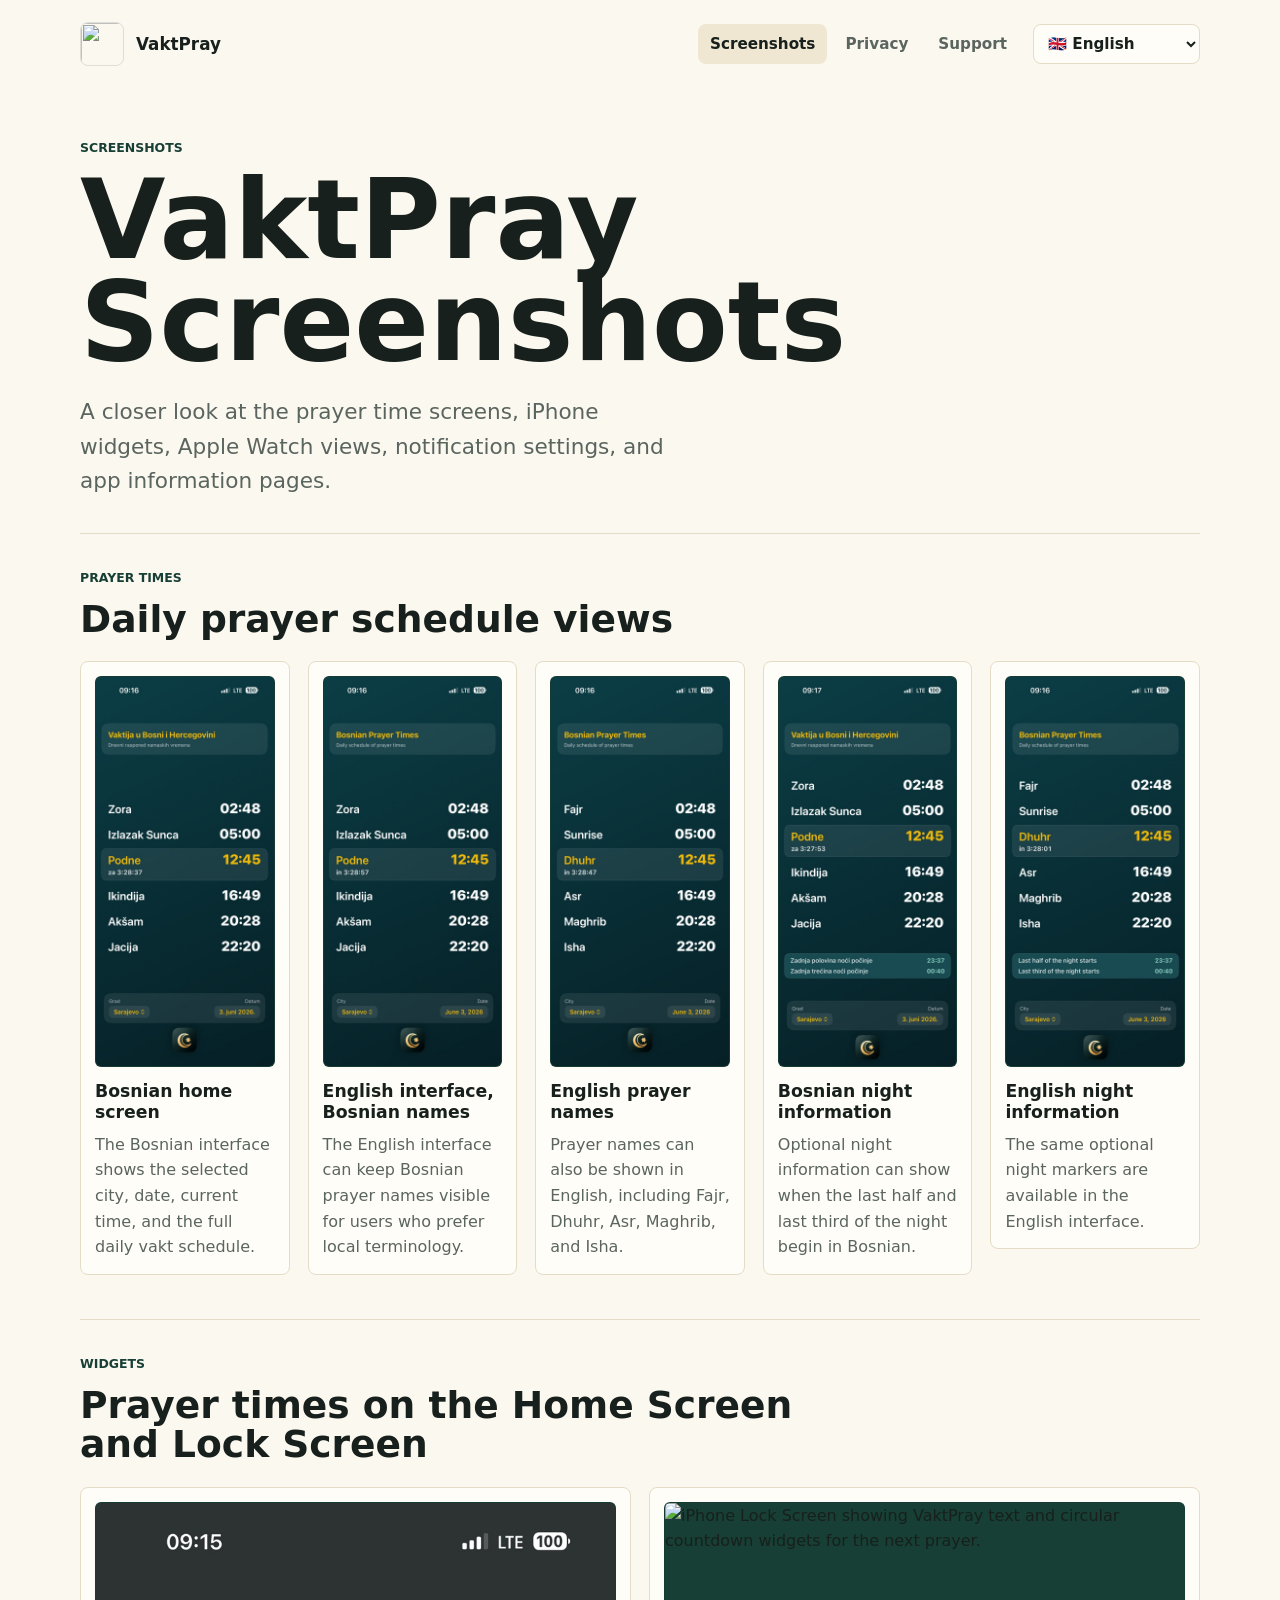
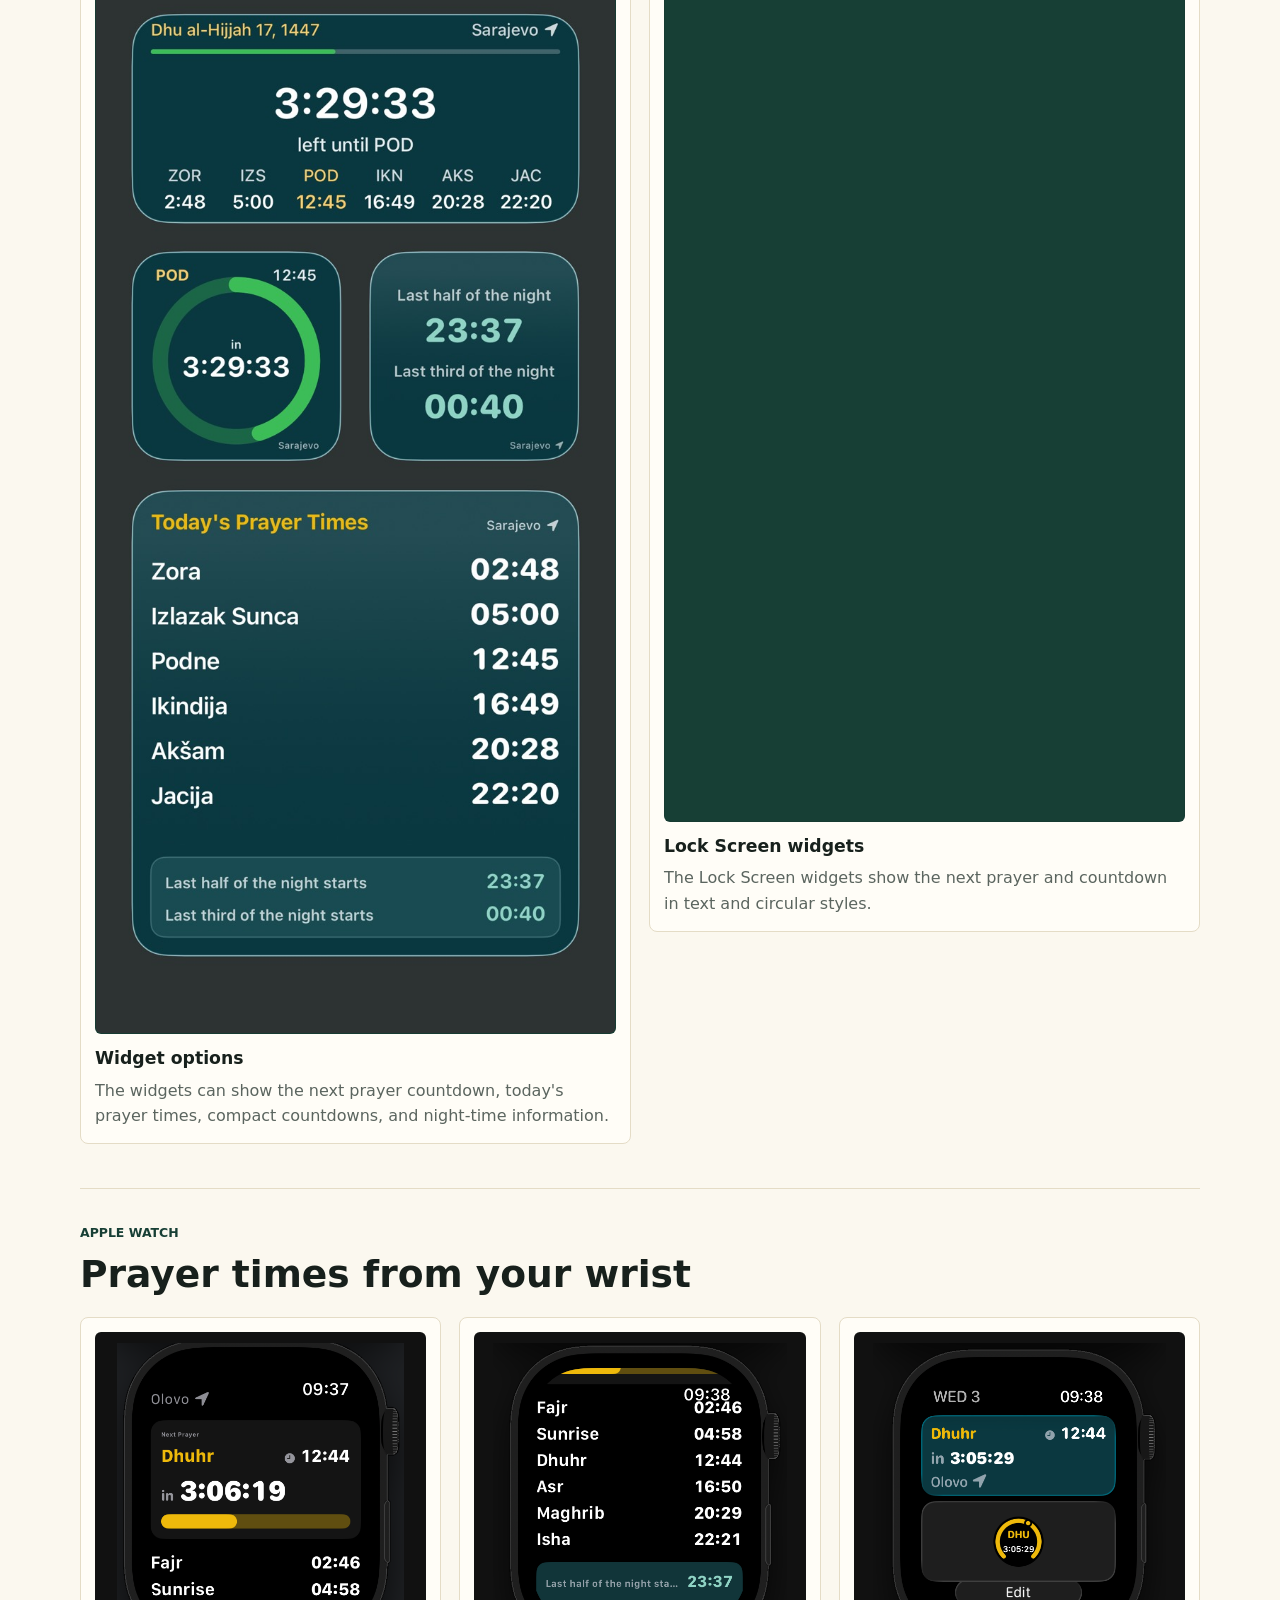
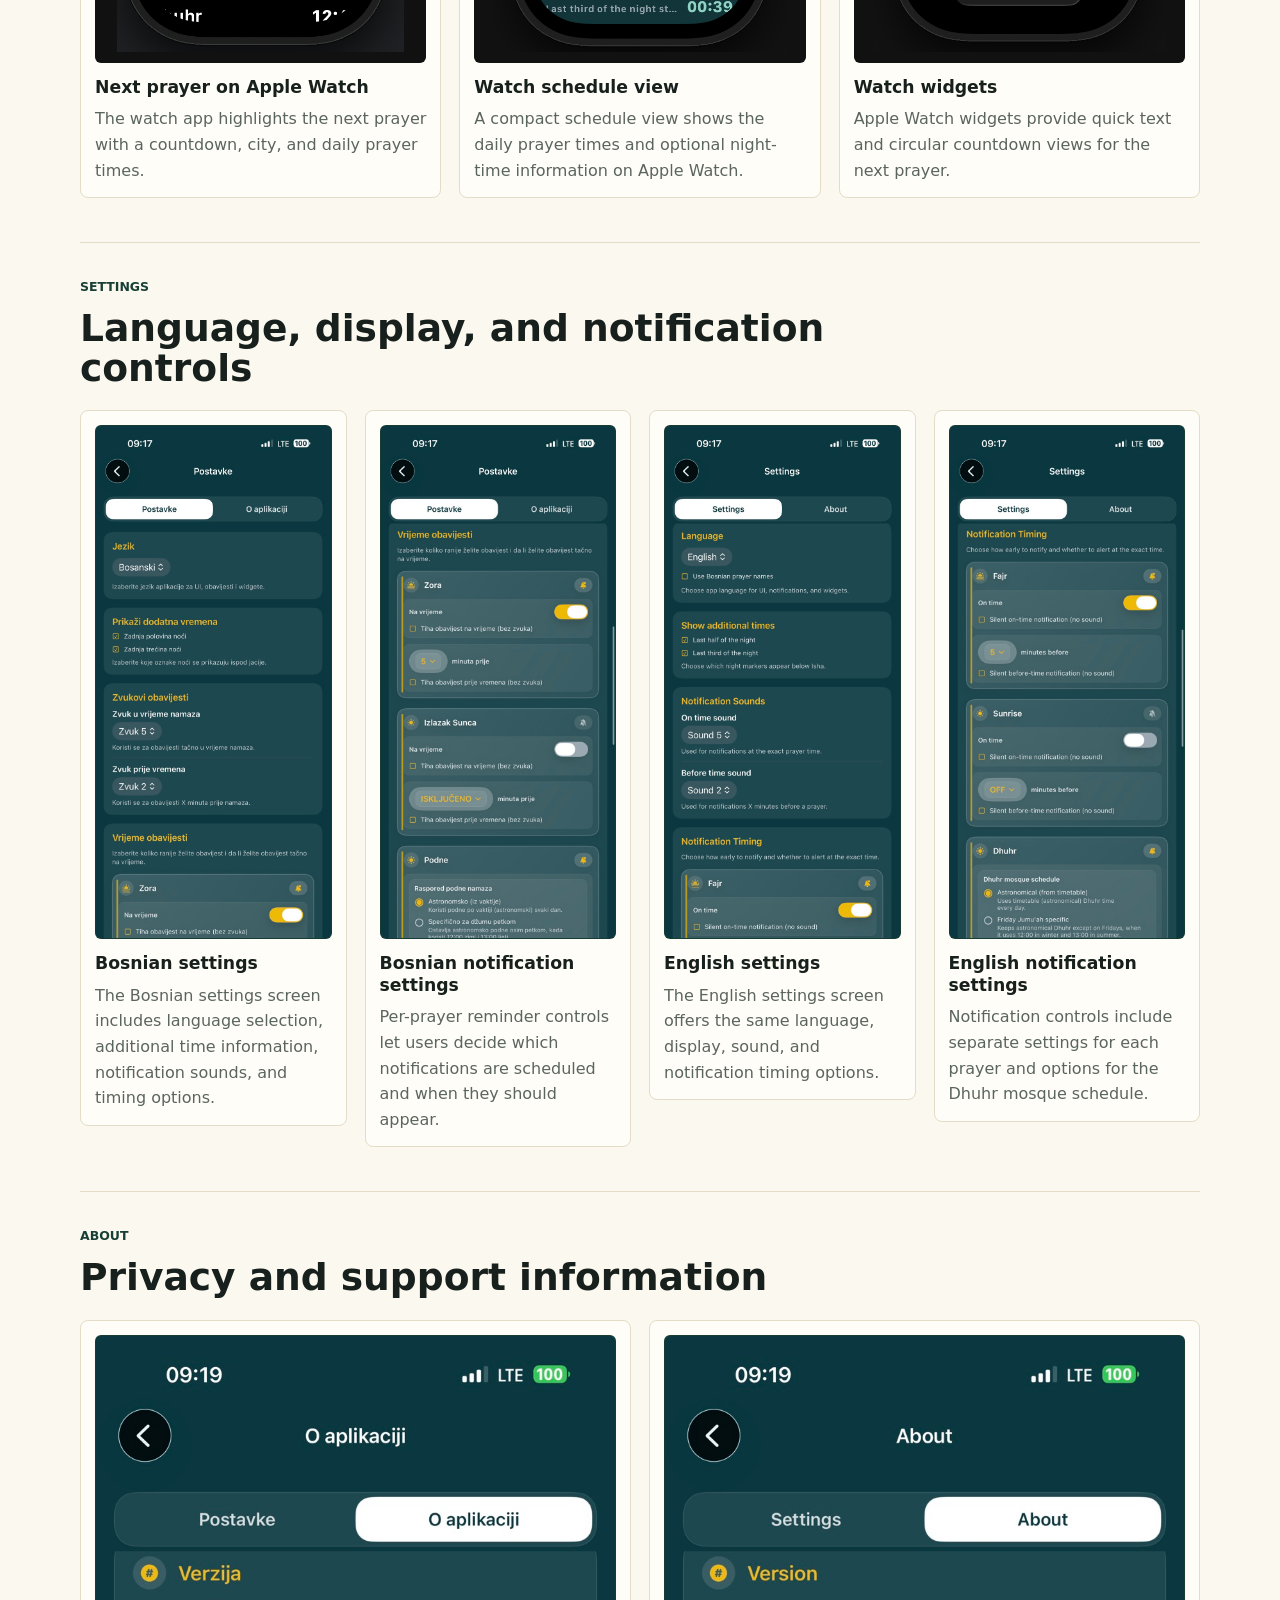
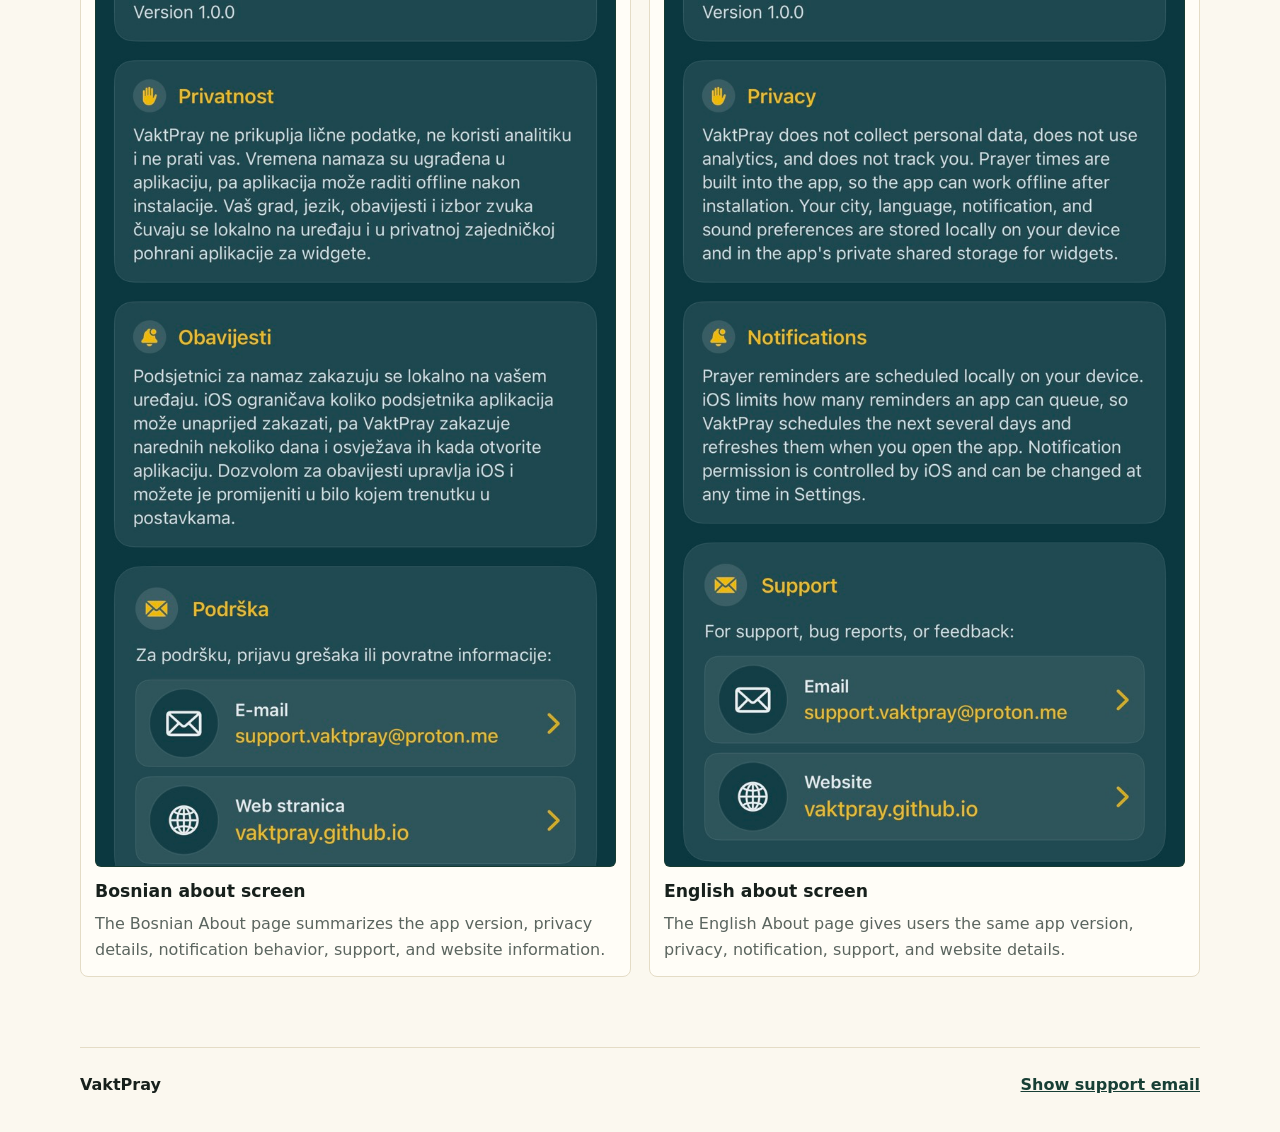
==== screenshots.html @ 6c4c6a61 "Refresh screenshots gallery" ====
<!doctype html>
<html lang="en">
<head>
  <meta charset="utf-8">
  <meta name="viewport" content="width=device-width, initial-scale=1">
  <title>Screenshots | VaktPray</title>
  <meta name="description" content="Screenshots of the VaktPray iOS app, iPhone widgets, Apple Watch views, settings, notifications, and support screens.">
  <link rel="canonical" href="https://vaktpray.github.io/screenshots.html">
  <link rel="icon" href="assets/vaktpray-icon.jpg">
  <link rel="apple-touch-icon" href="assets/vaktpray-icon.jpg">
  <link rel="stylesheet" href="assets/styles.css">
  <script src="assets/i18n.js" defer></script>
  <script src="assets/contact.js" defer></script>
</head>
<body data-page="screenshots">
  <header class="site-header">
    <a class="brand" href="/" aria-label="VaktPray home">
      <img src="assets/vaktpray-icon.jpg" width="44" height="44" alt="">
      <span>VaktPray</span>
    </a>
    <div class="header-actions">
      <nav aria-label="Main navigation">
        <a aria-current="page" href="screenshots.html" data-i18n="common.screenshots">Screenshots</a>
        <a href="privacy.html" data-i18n="common.privacy">Privacy</a>
        <a href="support.html" data-i18n="common.support">Support</a>
      </nav>
      <label class="language-switch">
        <span class="visually-hidden" data-i18n="common.language">Language</span>
        <select id="language-select" aria-label="Language" data-i18n-aria-label="common.language">
          <option value="en">🇬🇧 English</option>
          <option value="bs">🇧🇦 Bosanski</option>
        </select>
      </label>
    </div>
  </header>

  <main class="screenshots-page">
    <section class="screenshots-hero">
      <p class="eyebrow" data-i18n="screenshots.eyebrow">Screenshots</p>
      <h1 data-i18n="screenshots.title">VaktPray Screenshots</h1>
      <p class="lede" data-i18n="screenshots.lede">A closer look at the prayer time screens, iPhone widgets, Apple Watch views, notification settings, and app information pages.</p>
    </section>

    <section class="screenshot-section" aria-labelledby="prayer-times-title">
      <div class="screenshot-section-header">
        <p class="eyebrow" data-i18n="screenshots.prayerEyebrow">Prayer Times</p>
        <h2 id="prayer-times-title" data-i18n="screenshots.prayerTitle">Daily prayer schedule views</h2>
      </div>
      <div class="screenshot-grid">
        <article class="screenshot-card">
          <img src="assets/screenshots/prayer-times-bosnian.jpg" alt="Bosnian prayer time screen showing the selected city, date, current time, and daily prayer schedule." data-i18n-alt="screenshots.bosnianHomeAlt" loading="lazy">
          <h3 data-i18n="screenshots.bosnianHomeTitle">Bosnian home screen</h3>
          <p data-i18n="screenshots.bosnianHomeBody">The Bosnian interface shows the selected city, date, current time, and the full daily vakt schedule.</p>
        </article>
        <article class="screenshot-card">
          <img src="assets/screenshots/prayer-times-english-bosnian-names.jpg" alt="English prayer time screen using Bosnian prayer names, showing the current prayer highlighted and a countdown." data-i18n-alt="screenshots.bosnianNamesAlt" loading="lazy">
          <h3 data-i18n="screenshots.bosnianNamesTitle">English interface, Bosnian names</h3>
          <p data-i18n="screenshots.bosnianNamesBody">The English interface can keep Bosnian prayer names visible for users who prefer local terminology.</p>
        </article>
        <article class="screenshot-card">
          <img src="assets/screenshots/prayer-times-english-prayer-names.jpg" alt="English prayer time screen with English prayer names, showing the current prayer highlighted and a countdown." data-i18n-alt="screenshots.englishNamesAlt" loading="lazy">
          <h3 data-i18n="screenshots.englishNamesTitle">English prayer names</h3>
          <p data-i18n="screenshots.englishNamesBody">Prayer names can also be shown in English, including Fajr, Dhuhr, Asr, Maghrib, and Isha.</p>
        </article>
        <article class="screenshot-card">
          <img src="assets/screenshots/prayer-times-bosnian-night-info.jpg" alt="Bosnian prayer time screen showing last half and last third of the night information." data-i18n-alt="screenshots.bosnianNightInfoAlt" loading="lazy">
          <h3 data-i18n="screenshots.bosnianNightInfoTitle">Bosnian night information</h3>
          <p data-i18n="screenshots.bosnianNightInfoBody">Optional night information can show when the last half and last third of the night begin in Bosnian.</p>
        </article>
        <article class="screenshot-card">
          <img src="assets/screenshots/prayer-times-english-night-info.jpg" alt="English prayer time screen showing last half and last third of the night information." data-i18n-alt="screenshots.englishNightInfoAlt" loading="lazy">
          <h3 data-i18n="screenshots.englishNightInfoTitle">English night information</h3>
          <p data-i18n="screenshots.englishNightInfoBody">The same optional night markers are available in the English interface.</p>
        </article>
      </div>
    </section>

    <section class="screenshot-section" aria-labelledby="widgets-title">
      <div class="screenshot-section-header">
        <p class="eyebrow" data-i18n="screenshots.widgetsEyebrow">Widgets</p>
        <h2 id="widgets-title" data-i18n="screenshots.widgetsTitle">Prayer times on the Home Screen and Lock Screen</h2>
      </div>
      <div class="screenshot-grid">
        <article class="screenshot-card">
          <img src="assets/screenshots/widgets-overview.jpg" alt="iPhone Home Screen showing VaktPray widgets for countdowns, daily prayer times, and night-time information." data-i18n-alt="screenshots.widgetsOverviewAlt" loading="lazy">
          <h3 data-i18n="screenshots.widgetsOverviewTitle">Widget options</h3>
          <p data-i18n="screenshots.widgetsOverviewBody">The widgets can show the next prayer countdown, today's prayer times, compact countdowns, and night-time information.</p>
        </article>
        <article class="screenshot-card screenshot-card-wide">
          <img src="assets/screenshots/widgets-lock-screen.jpg" alt="iPhone Lock Screen showing VaktPray text and circular countdown widgets for the next prayer." data-i18n-alt="screenshots.widgetsLockScreenAlt" loading="lazy">
          <h3 data-i18n="screenshots.widgetsLockScreenTitle">Lock Screen widgets</h3>
          <p data-i18n="screenshots.widgetsLockScreenBody">The Lock Screen widgets show the next prayer and countdown in text and circular styles.</p>
        </article>
      </div>
    </section>

    <section class="screenshot-section" aria-labelledby="watch-title">
      <div class="screenshot-section-header">
        <p class="eyebrow" data-i18n="screenshots.watchEyebrow">Apple Watch</p>
        <h2 id="watch-title" data-i18n="screenshots.watchTitle">Prayer times from your wrist</h2>
      </div>
      <div class="screenshot-grid">
        <article class="screenshot-card screenshot-card-watch">
          <img src="assets/screenshots/watch-next-prayer.png" alt="Apple Watch VaktPray screen showing the next prayer, countdown, city, and daily schedule." data-i18n-alt="screenshots.watchNextPrayerAlt" loading="lazy">
          <h3 data-i18n="screenshots.watchNextPrayerTitle">Next prayer on Apple Watch</h3>
          <p data-i18n="screenshots.watchNextPrayerBody">The watch app highlights the next prayer with a countdown, city, and daily prayer times.</p>
        </article>
        <article class="screenshot-card screenshot-card-watch">
          <img src="assets/screenshots/watch-schedule.png" alt="Apple Watch VaktPray screen showing the daily prayer schedule and night-time information." data-i18n-alt="screenshots.watchScheduleAlt" loading="lazy">
          <h3 data-i18n="screenshots.watchScheduleTitle">Watch schedule view</h3>
          <p data-i18n="screenshots.watchScheduleBody">A compact schedule view shows the daily prayer times and optional night-time information on Apple Watch.</p>
        </article>
        <article class="screenshot-card screenshot-card-watch">
          <img src="assets/screenshots/watch-widgets.png" alt="Apple Watch widget previews showing text and circular countdown styles for the next prayer." data-i18n-alt="screenshots.watchWidgetsAlt" loading="lazy">
          <h3 data-i18n="screenshots.watchWidgetsTitle">Watch widgets</h3>
          <p data-i18n="screenshots.watchWidgetsBody">Apple Watch widgets provide quick text and circular countdown views for the next prayer.</p>
        </article>
      </div>
    </section>

    <section class="screenshot-section" aria-labelledby="settings-title">
      <div class="screenshot-section-header">
        <p class="eyebrow" data-i18n="screenshots.settingsEyebrow">Settings</p>
        <h2 id="settings-title" data-i18n="screenshots.settingsTitle">Language, display, and notification controls</h2>
      </div>
      <div class="screenshot-grid">
        <article class="screenshot-card">
          <img src="assets/screenshots/settings-bosnian-general.jpg" alt="Bosnian settings screen with language, additional time information, notification sounds, and notification timing controls." data-i18n-alt="screenshots.settingsBosnianGeneralAlt" loading="lazy">
          <h3 data-i18n="screenshots.settingsBosnianGeneralTitle">Bosnian settings</h3>
          <p data-i18n="screenshots.settingsBosnianGeneralBody">The Bosnian settings screen includes language selection, additional time information, notification sounds, and timing options.</p>
        </article>
        <article class="screenshot-card">
          <img src="assets/screenshots/settings-bosnian-notifications.jpg" alt="Bosnian notification settings screen with per-prayer reminder controls and Dhuhr mosque schedule options." data-i18n-alt="screenshots.settingsBosnianNotificationsAlt" loading="lazy">
          <h3 data-i18n="screenshots.settingsBosnianNotificationsTitle">Bosnian notification settings</h3>
          <p data-i18n="screenshots.settingsBosnianNotificationsBody">Per-prayer reminder controls let users decide which notifications are scheduled and when they should appear.</p>
        </article>
        <article class="screenshot-card">
          <img src="assets/screenshots/settings-english-general.jpg" alt="English settings screen with language, additional time information, notification sounds, and notification timing controls." data-i18n-alt="screenshots.settingsEnglishGeneralAlt" loading="lazy">
          <h3 data-i18n="screenshots.settingsEnglishGeneralTitle">English settings</h3>
          <p data-i18n="screenshots.settingsEnglishGeneralBody">The English settings screen offers the same language, display, sound, and notification timing options.</p>
        </article>
        <article class="screenshot-card">
          <img src="assets/screenshots/settings-english-notifications.jpg" alt="English notification settings screen with per-prayer reminder controls and Dhuhr mosque schedule options." data-i18n-alt="screenshots.settingsEnglishNotificationsAlt" loading="lazy">
          <h3 data-i18n="screenshots.settingsEnglishNotificationsTitle">English notification settings</h3>
          <p data-i18n="screenshots.settingsEnglishNotificationsBody">Notification controls include separate settings for each prayer and options for the Dhuhr mosque schedule.</p>
        </article>
      </div>
    </section>

    <section class="screenshot-section" aria-labelledby="about-title">
      <div class="screenshot-section-header">
        <p class="eyebrow" data-i18n="screenshots.aboutEyebrow">About</p>
        <h2 id="about-title" data-i18n="screenshots.aboutTitle">Privacy and support information</h2>
      </div>
      <div class="screenshot-grid">
        <article class="screenshot-card">
          <img src="assets/screenshots/about-bosnian.jpg" alt="Bosnian about screen with version, privacy, notification, support, email, and website information." data-i18n-alt="screenshots.aboutBosnianAlt" loading="lazy">
          <h3 data-i18n="screenshots.aboutBosnianTitle">Bosnian about screen</h3>
          <p data-i18n="screenshots.aboutBosnianBody">The Bosnian About page summarizes the app version, privacy details, notification behavior, support, and website information.</p>
        </article>
        <article class="screenshot-card">
          <img src="assets/screenshots/about-english.jpg" alt="English about screen with version, privacy, notification, support, email, and website information." data-i18n-alt="screenshots.aboutEnglishAlt" loading="lazy">
          <h3 data-i18n="screenshots.aboutEnglishTitle">English about screen</h3>
          <p data-i18n="screenshots.aboutEnglishBody">The English About page gives users the same app version, privacy, notification, support, and website details.</p>
        </article>
      </div>
    </section>
  </main>

  <footer class="site-footer">
    <span>VaktPray</span>
    <a class="js-support-email" href="#support-email">Show support email</a>
  </footer>
</body>
</html>
---- assets/styles.css ----
:root {
  --ink: #17201c;
  --muted: #5b655f;
  --soft: #fbf8ef;
  --paper: #fffdf7;
  --line: #e4dcc6;
  --green: #173f35;
  --green-deep: #102c26;
  --gold: #eeb909;
  --gold-soft: #fff2b7;
  --shadow: 0 24px 70px rgba(23, 32, 28, 0.16);
  color-scheme: light;
}

* {
  box-sizing: border-box;
}

html {
  scroll-behavior: smooth;
}

body {
  margin: 0;
  background: var(--soft);
  color: var(--ink);
  font-family: Inter, ui-sans-serif, system-ui, -apple-system, BlinkMacSystemFont, "Segoe UI", sans-serif;
  line-height: 1.6;
}

img {
  display: block;
  max-width: 100%;
}

a {
  color: inherit;
}

.site-header {
  display: flex;
  align-items: center;
  justify-content: space-between;
  gap: 24px;
  width: min(1120px, calc(100% - 32px));
  margin: 0 auto;
  padding: 22px 0;
}

.header-actions {
  display: flex;
  align-items: center;
  gap: 14px;
}

.brand {
  display: inline-flex;
  align-items: center;
  gap: 12px;
  color: var(--ink);
  font-size: 1.05rem;
  font-weight: 800;
  text-decoration: none;
}

.brand img {
  width: 44px;
  height: 44px;
  border: 1px solid rgba(23, 32, 28, 0.12);
  border-radius: 8px;
}

nav {
  display: flex;
  align-items: center;
  gap: 6px;
}

nav a {
  border-radius: 8px;
  color: var(--muted);
  font-size: 0.95rem;
  font-weight: 700;
  padding: 8px 12px;
  text-decoration: none;
}

nav a:hover,
nav a[aria-current="page"] {
  background: #efe7d1;
  color: var(--ink);
}

.language-switch select {
  min-height: 40px;
  background: var(--paper);
  border: 1px solid var(--line);
  border-radius: 8px;
  color: var(--ink);
  font: inherit;
  font-size: 0.95rem;
  font-weight: 800;
  padding: 7px 34px 7px 10px;
}

.language-switch select:focus {
  outline: 2px solid var(--gold);
  outline-offset: 2px;
}

.visually-hidden {
  position: absolute;
  width: 1px;
  height: 1px;
  margin: -1px;
  clip: rect(0, 0, 0, 0);
  overflow: hidden;
  padding: 0;
  white-space: nowrap;
  border: 0;
}

.hero,
.screenshots-cta,
.overview,
.split-section,
.support-hero,
.support-details,
.screenshots-page,
.document {
  width: min(1120px, calc(100% - 32px));
  margin: 0 auto;
}

.hero {
  padding: 64px 0 58px;
}

.hero-copy {
  max-width: 760px;
}

.eyebrow {
  margin: 0 0 12px;
  color: var(--green);
  font-size: 0.78rem;
  font-weight: 900;
  letter-spacing: 0;
  text-transform: uppercase;
}

h1,
h2,
h3,
p {
  overflow-wrap: break-word;
}

h1 {
  margin: 0;
  font-size: clamp(3.6rem, 10vw, 6.9rem);
  line-height: 0.92;
  letter-spacing: 0;
}

h2 {
  margin: 0;
  font-size: clamp(2rem, 4vw, 3.1rem);
  line-height: 1.05;
  letter-spacing: 0;
}

h3 {
  margin: 0 0 10px;
  font-size: 1.08rem;
  line-height: 1.25;
}

.lede {
  max-width: 610px;
  margin: 22px 0 0;
  color: var(--muted);
  font-size: clamp(1.08rem, 2vw, 1.35rem);
}

.screenshots-cta {
  padding: 0 0 34px;
}

.screenshots-button {
  display: inline-flex;
  align-items: center;
  justify-content: center;
  width: min(100%, 610px);
  min-height: 62px;
  background: var(--green);
  border-radius: 8px;
  color: #fffdf7;
  font-size: clamp(1.05rem, 2vw, 1.35rem);
  font-weight: 900;
  padding: 14px 26px;
  text-decoration: none;
}

.screenshots-button:hover {
  background: var(--green-deep);
}

.overview,
.support-details {
  padding: 46px 0;
}

.section-heading {
  max-width: 720px;
  margin-bottom: 22px;
}

.feature-grid {
  display: grid;
  grid-template-columns: repeat(auto-fit, minmax(210px, 1fr));
  gap: 14px;
}

.feature-grid.two {
  grid-template-columns: repeat(2, minmax(0, 1fr));
}

.feature-card {
  min-height: 180px;
  background: var(--paper);
  border: 1px solid var(--line);
  border-radius: 8px;
  padding: 22px;
}

.feature-card p {
  margin: 0;
  color: var(--muted);
}

.split-section {
  display: grid;
  grid-template-columns: minmax(0, 0.85fr) minmax(280px, 1.15fr);
  gap: 30px;
  align-items: start;
  border-top: 1px solid var(--line);
  padding: 52px 0 66px;
}

.split-section p {
  margin: 18px 0 0;
  color: var(--muted);
}

.link-list {
  display: grid;
  gap: 12px;
}

.link-list a {
  display: grid;
  gap: 4px;
  background: var(--green);
  border-radius: 8px;
  color: #fffdf7;
  padding: 18px;
  text-decoration: none;
}

.link-list a:hover {
  background: var(--green-deep);
}

.link-list span {
  color: var(--gold-soft);
  font-size: 0.84rem;
  font-weight: 800;
  text-transform: uppercase;
}

.link-list strong {
  font-size: clamp(1rem, 2vw, 1.25rem);
}

.site-footer {
  display: flex;
  align-items: center;
  justify-content: space-between;
  gap: 18px;
  width: min(1120px, calc(100% - 32px));
  margin: 0 auto;
  border-top: 1px solid var(--line);
  color: var(--muted);
  padding: 24px 0 34px;
}

.site-footer span {
  color: var(--ink);
  font-weight: 800;
}

.site-footer a {
  color: var(--green);
  font-weight: 800;
}

.document {
  max-width: 860px;
  padding: 50px 0 70px;
}

.document-hero {
  padding-bottom: 28px;
}

.updated {
  color: var(--muted);
  font-size: 0.95rem;
  font-weight: 700;
  margin: 18px 0 0;
}

.policy-block {
  border-top: 1px solid var(--line);
  padding: 30px 0;
}

.policy-block h2 {
  font-size: clamp(1.45rem, 3vw, 2rem);
  margin-bottom: 12px;
}

.policy-block p {
  color: var(--muted);
  margin: 0 0 14px;
}

.policy-block p:last-child {
  margin-bottom: 0;
}

.policy-block a {
  color: var(--green);
  font-weight: 800;
}

.support-hero {
  padding: 64px 0 50px;
}

.support-copy {
  max-width: 760px;
}

.email-link {
  display: inline-flex;
  max-width: 100%;
  margin-top: 28px;
  background: var(--green);
  border-radius: 8px;
  color: #fffdf7;
  font-size: clamp(1rem, 3vw, 1.3rem);
  font-weight: 900;
  overflow-wrap: anywhere;
  padding: 16px 18px;
  text-decoration: none;
}

.email-link:hover {
  background: var(--green-deep);
}

.screenshots-page {
  padding: 50px 0 70px;
}

.screenshots-hero {
  max-width: 780px;
  padding-bottom: 34px;
}

.screenshot-section {
  border-top: 1px solid var(--line);
  padding: 34px 0 44px;
}

.screenshot-section:last-child {
  padding-bottom: 0;
}

.screenshot-section-header {
  max-width: 760px;
  margin-bottom: 22px;
}

.screenshot-section-header h2 {
  font-size: clamp(1.7rem, 3vw, 2.35rem);
}

.screenshot-grid {
  display: grid;
  grid-template-columns: repeat(auto-fit, minmax(200px, 1fr));
  gap: 18px;
  align-items: start;
}

.screenshot-grid.single {
  grid-template-columns: minmax(230px, 360px);
}

.screenshot-card {
  background: var(--paper);
  border: 1px solid var(--line);
  border-radius: 8px;
  padding: 14px;
}

.screenshot-card img {
  width: 100%;
  aspect-ratio: 736 / 1600;
  object-fit: cover;
  object-position: top;
  background: var(--green);
  border: 1px solid rgba(23, 32, 28, 0.12);
  border-radius: 6px;
}

.screenshot-card-wide img {
  aspect-ratio: 906 / 1600;
}

.screenshot-card-watch img {
  aspect-ratio: 1 / 1;
  background: #111;
  object-fit: contain;
  padding: 10px;
}

.screenshot-card h3 {
  margin: 14px 0 8px;
}

.screenshot-card p {
  margin: 0;
  color: var(--muted);
}

@media (max-width: 860px) {
  .split-section {
    grid-template-columns: 1fr;
  }

  .hero {
    padding-top: 34px;
  }

  .feature-grid,
  .feature-grid.two {
    grid-template-columns: 1fr;
  }

  .screenshot-grid.single {
    grid-template-columns: 1fr;
  }
}

@media (max-width: 560px) {
  .site-header,
  .site-footer {
    align-items: flex-start;
    flex-direction: column;
  }

  nav {
    width: 100%;
  }

  .header-actions {
    align-items: stretch;
    flex-direction: column;
    width: 100%;
  }

  nav a {
    flex: 1;
    text-align: center;
  }

  .language-switch,
  .language-switch select {
    width: 100%;
  }

  .feature-card {
    min-height: auto;
  }

  .screenshots-button {
    width: 100%;
  }
}
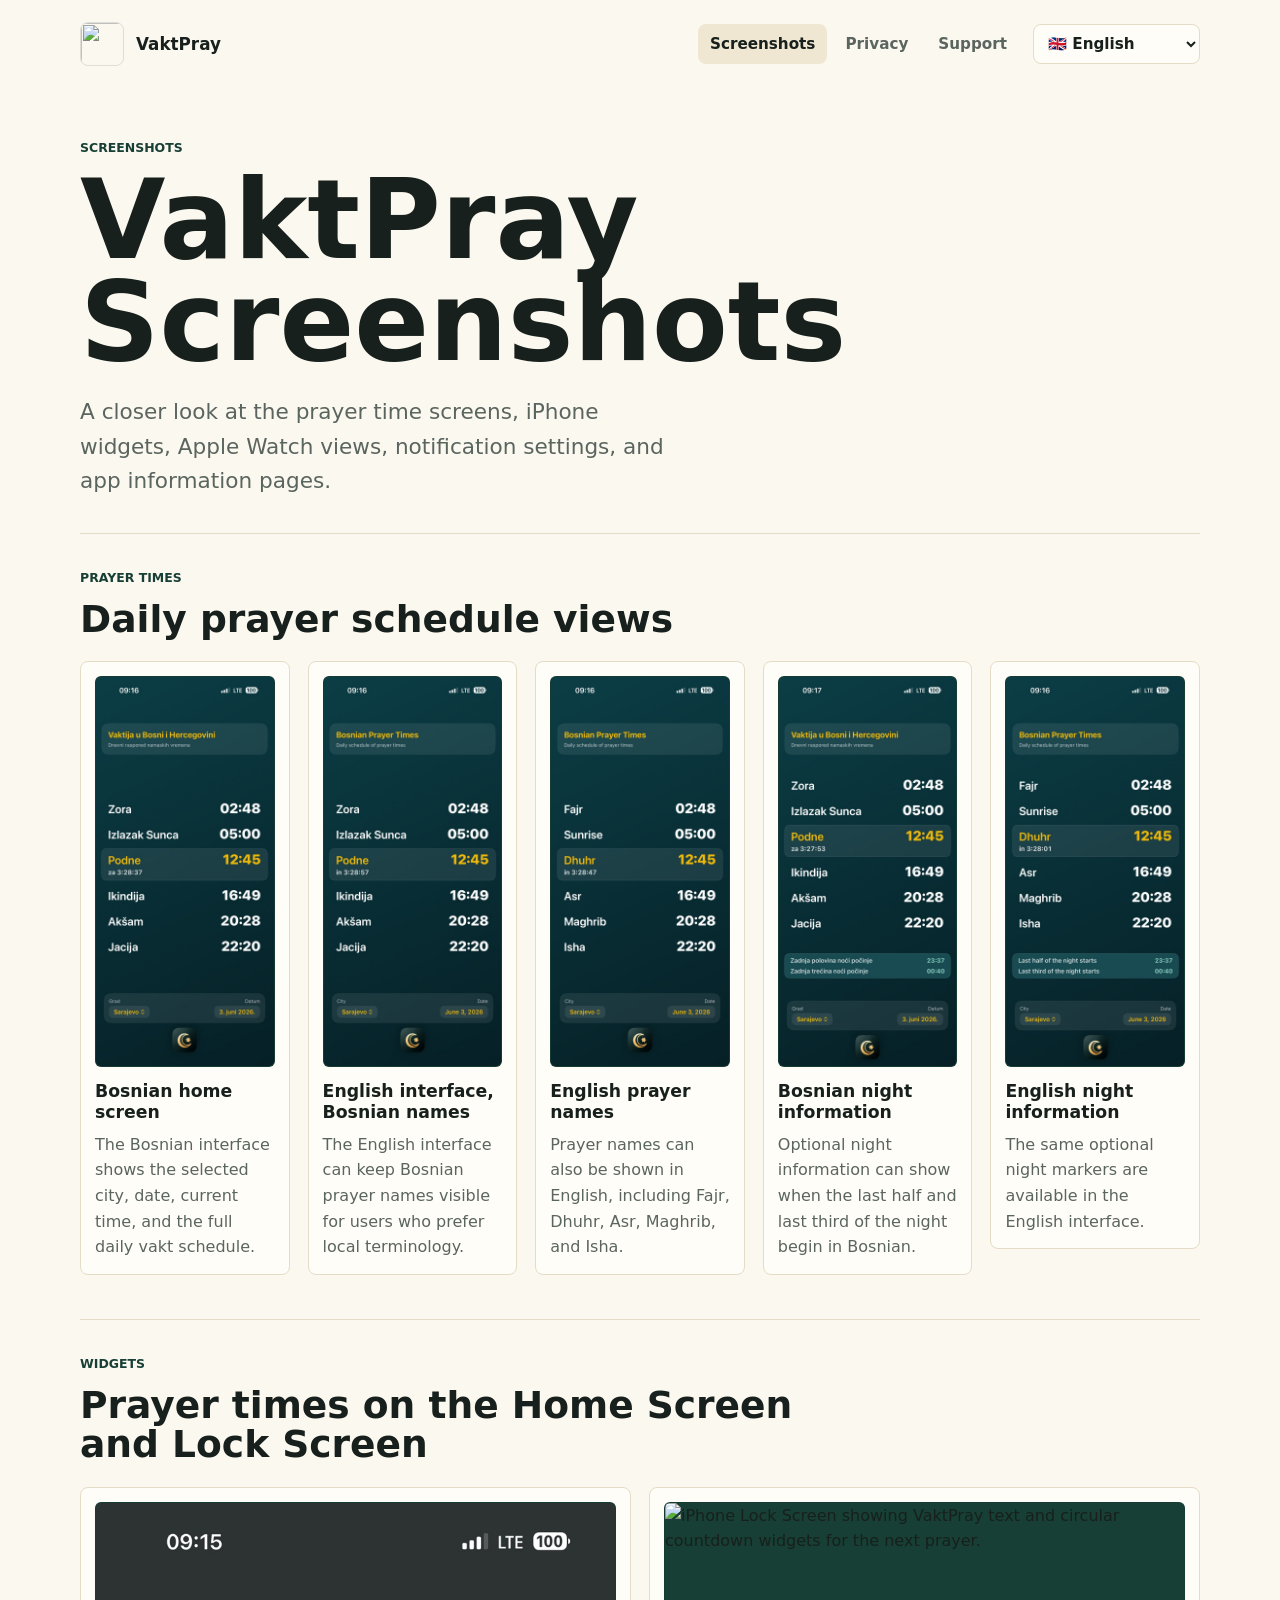
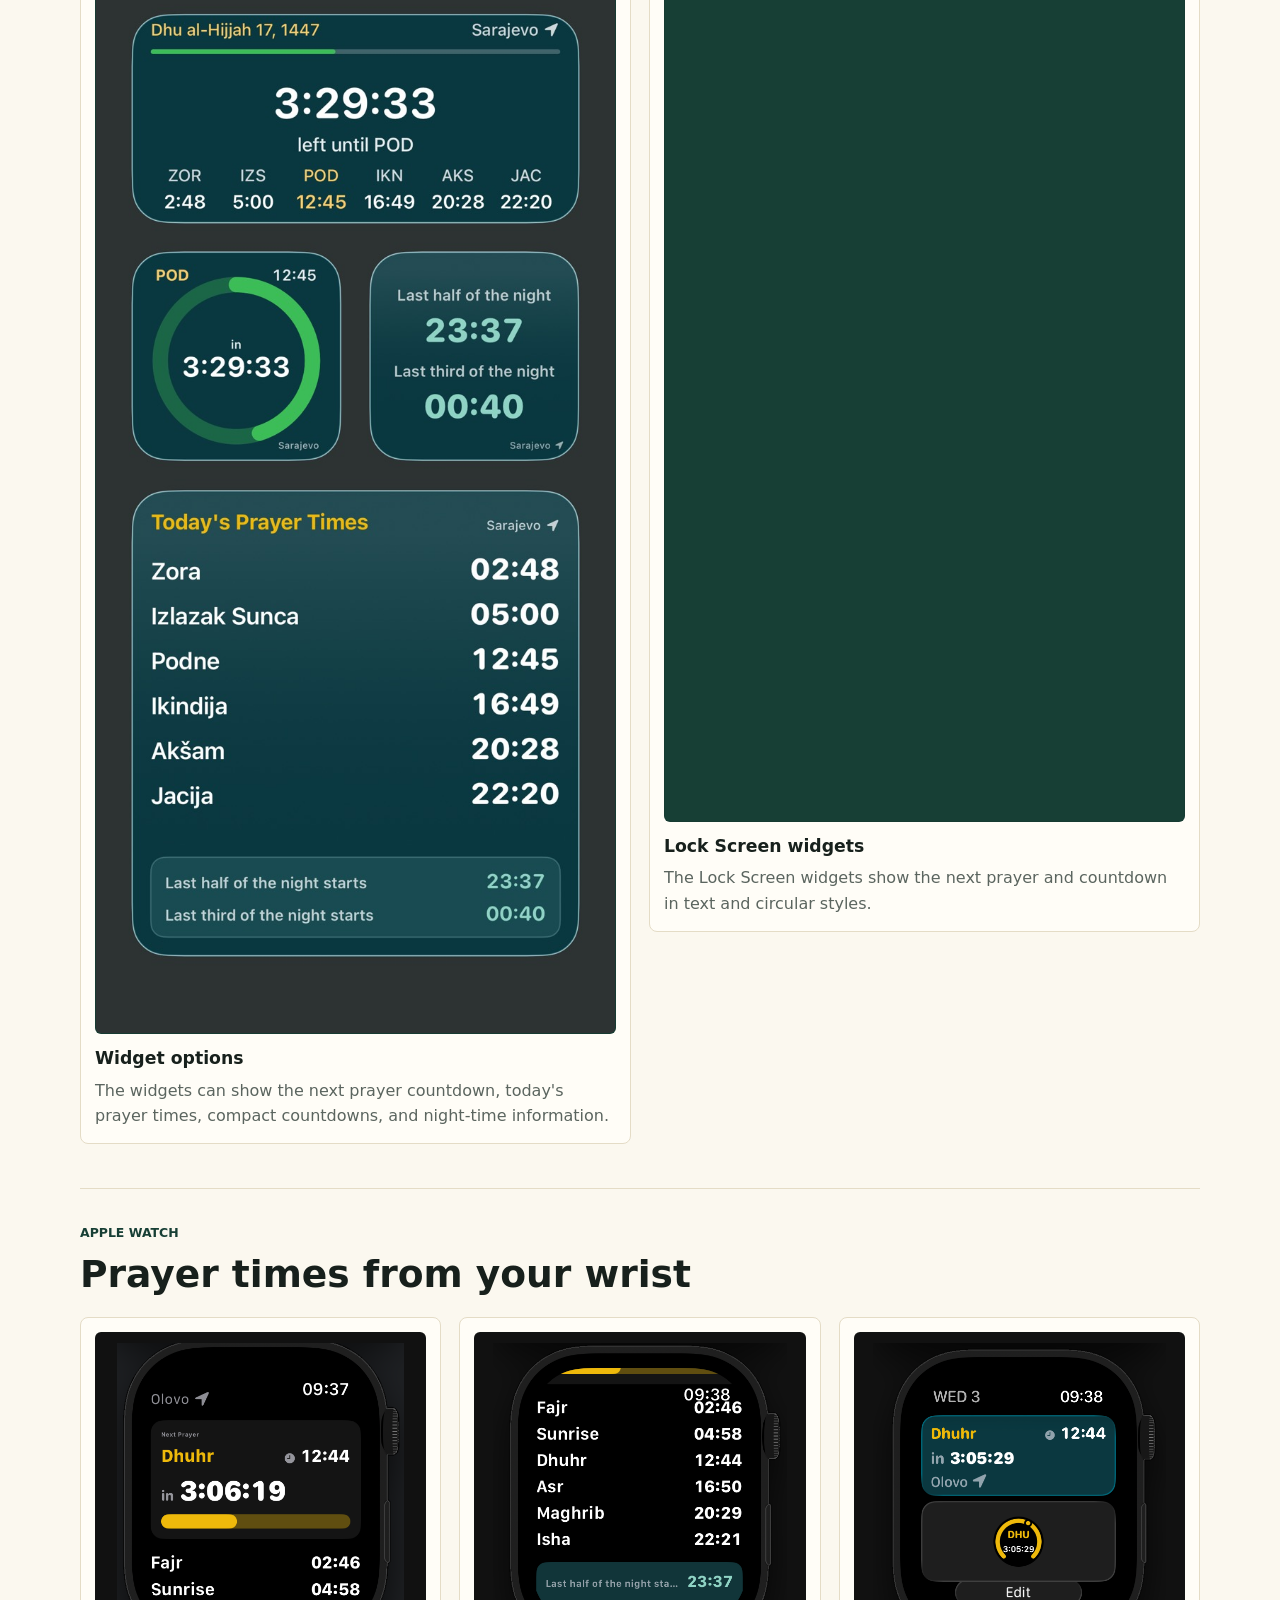
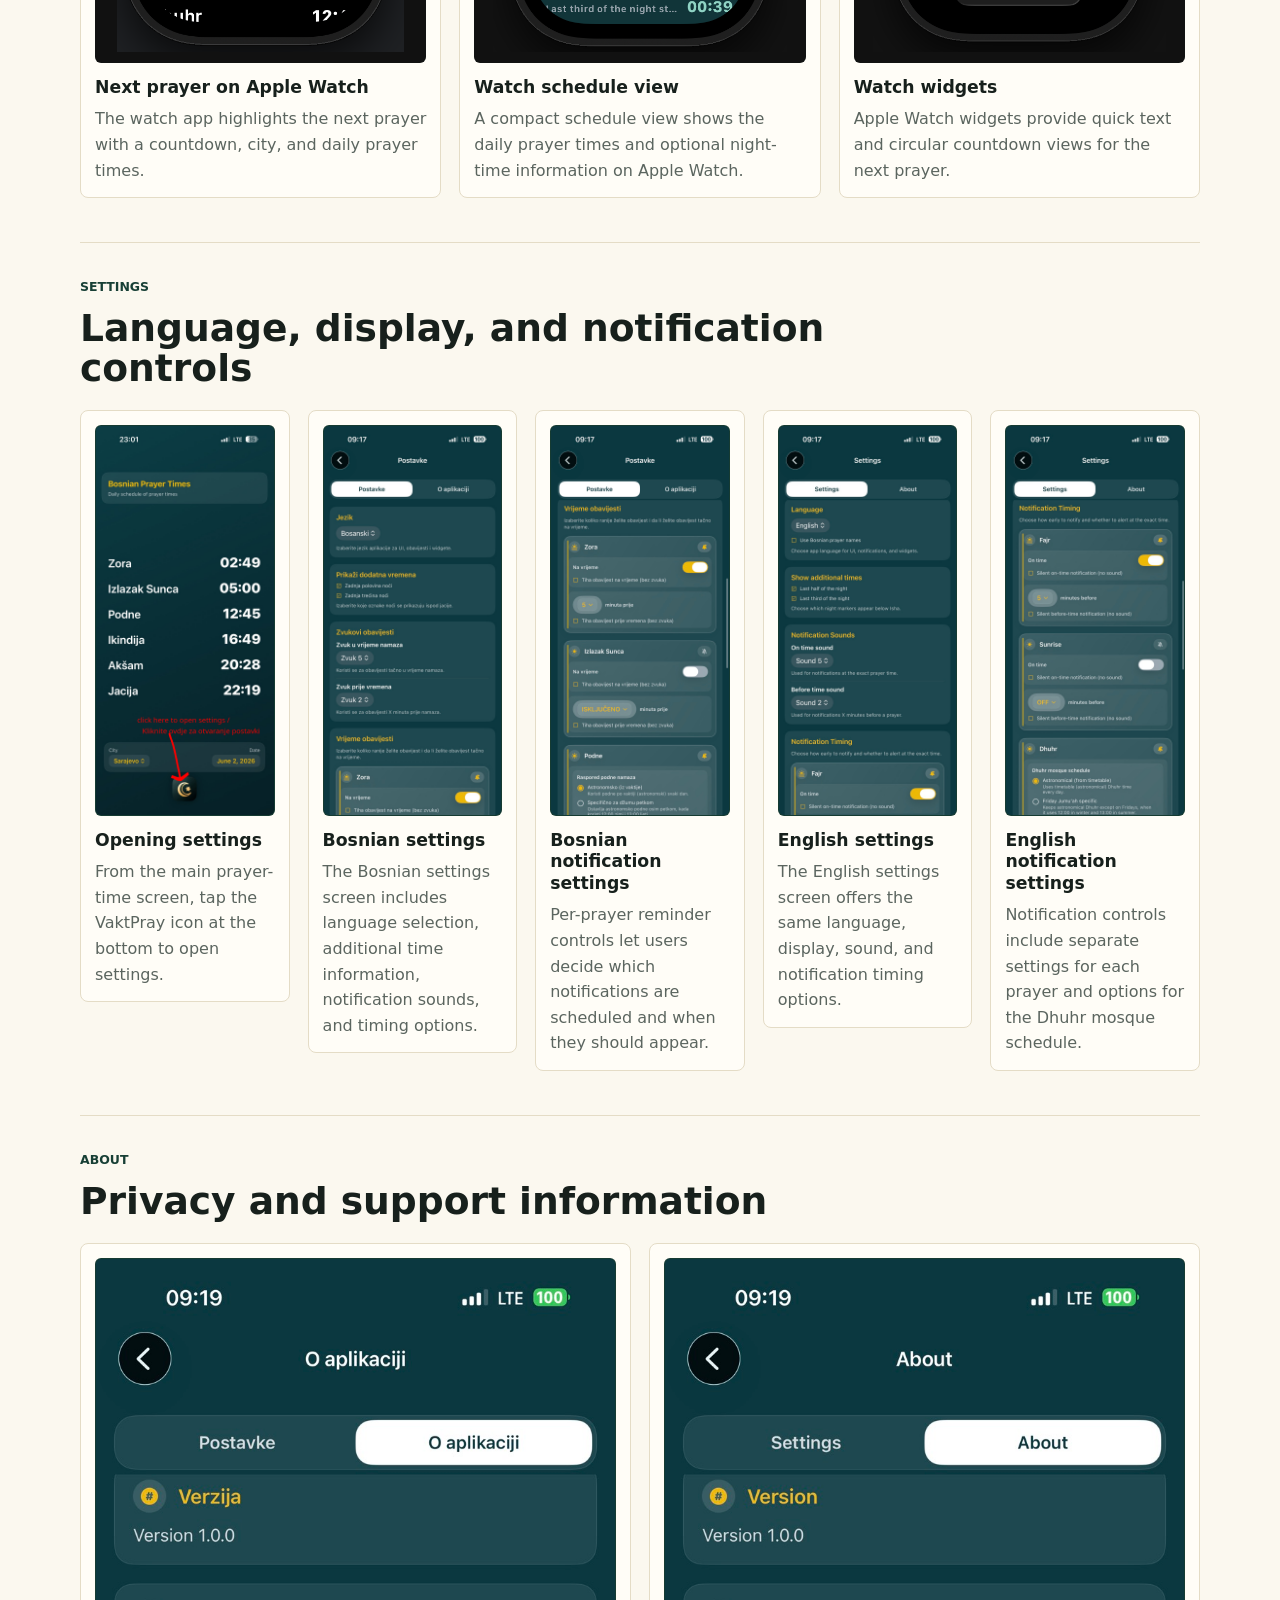
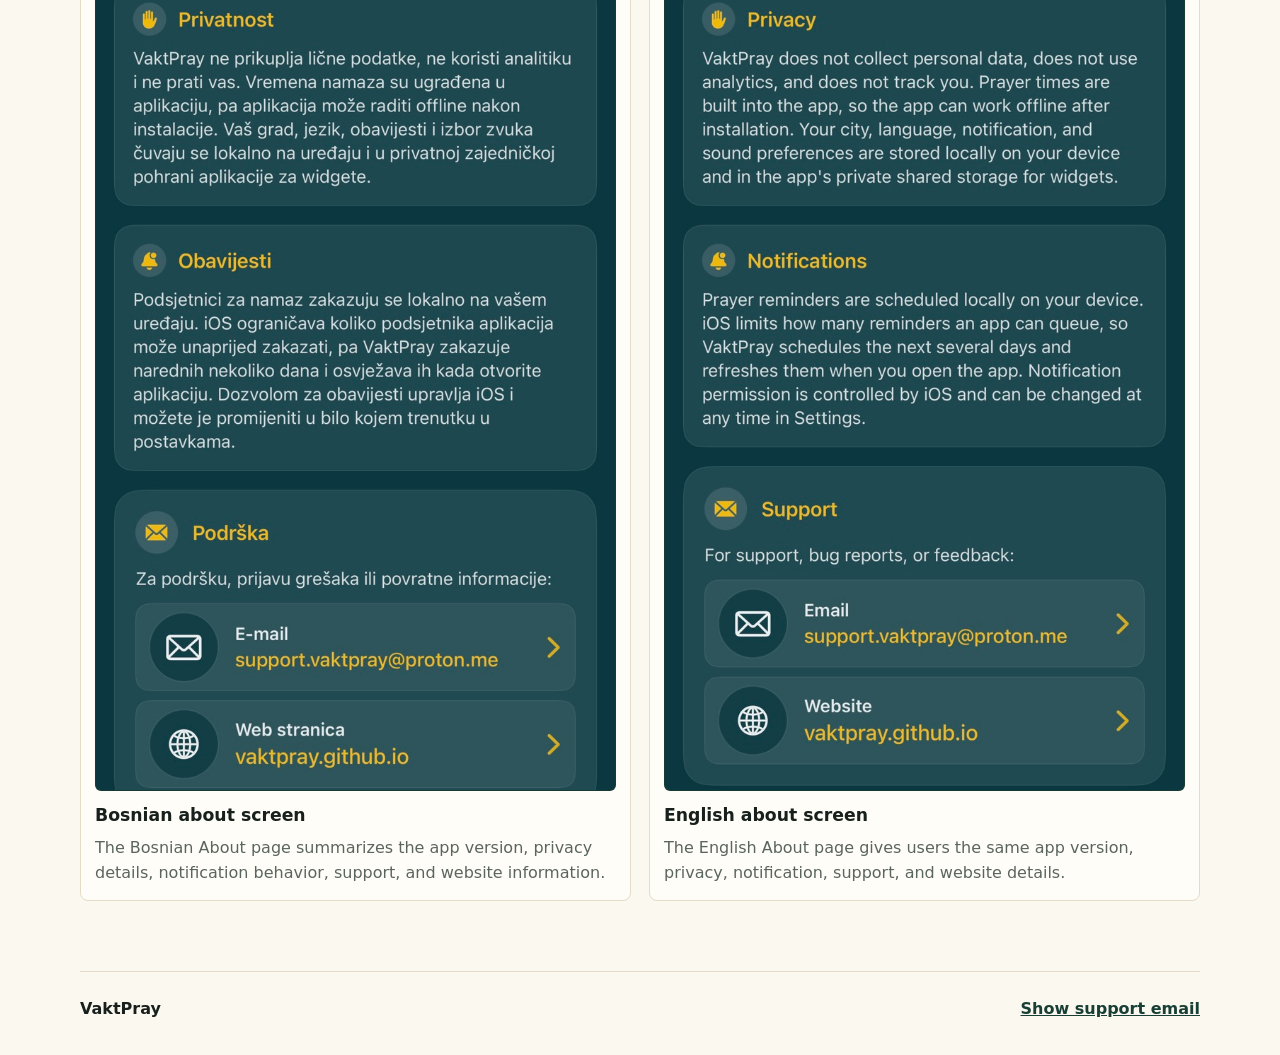
==== commit 3a962f93: "Add settings guide screenshot" ====
--- a/screenshots.html
+++ b/screenshots.html
@@ -125,6 +125,11 @@
       </div>
       <div class="screenshot-grid">
         <article class="screenshot-card">
+          <img src="assets/screenshots/open-settings-guide.png" alt="Annotated VaktPray home screen showing that tapping the app icon opens settings." data-i18n-alt="screenshots.openSettingsAlt" loading="lazy">
+          <h3 data-i18n="screenshots.openSettingsTitle">Opening settings</h3>
+          <p data-i18n="screenshots.openSettingsBody">From the main prayer-time screen, tap the VaktPray icon at the bottom to open settings.</p>
+        </article>
+        <article class="screenshot-card">
           <img src="assets/screenshots/settings-bosnian-general.jpg" alt="Bosnian settings screen with language, additional time information, notification sounds, and notification timing controls." data-i18n-alt="screenshots.settingsBosnianGeneralAlt" loading="lazy">
           <h3 data-i18n="screenshots.settingsBosnianGeneralTitle">Bosnian settings</h3>
           <p data-i18n="screenshots.settingsBosnianGeneralBody">The Bosnian settings screen includes language selection, additional time information, notification sounds, and timing options.</p>
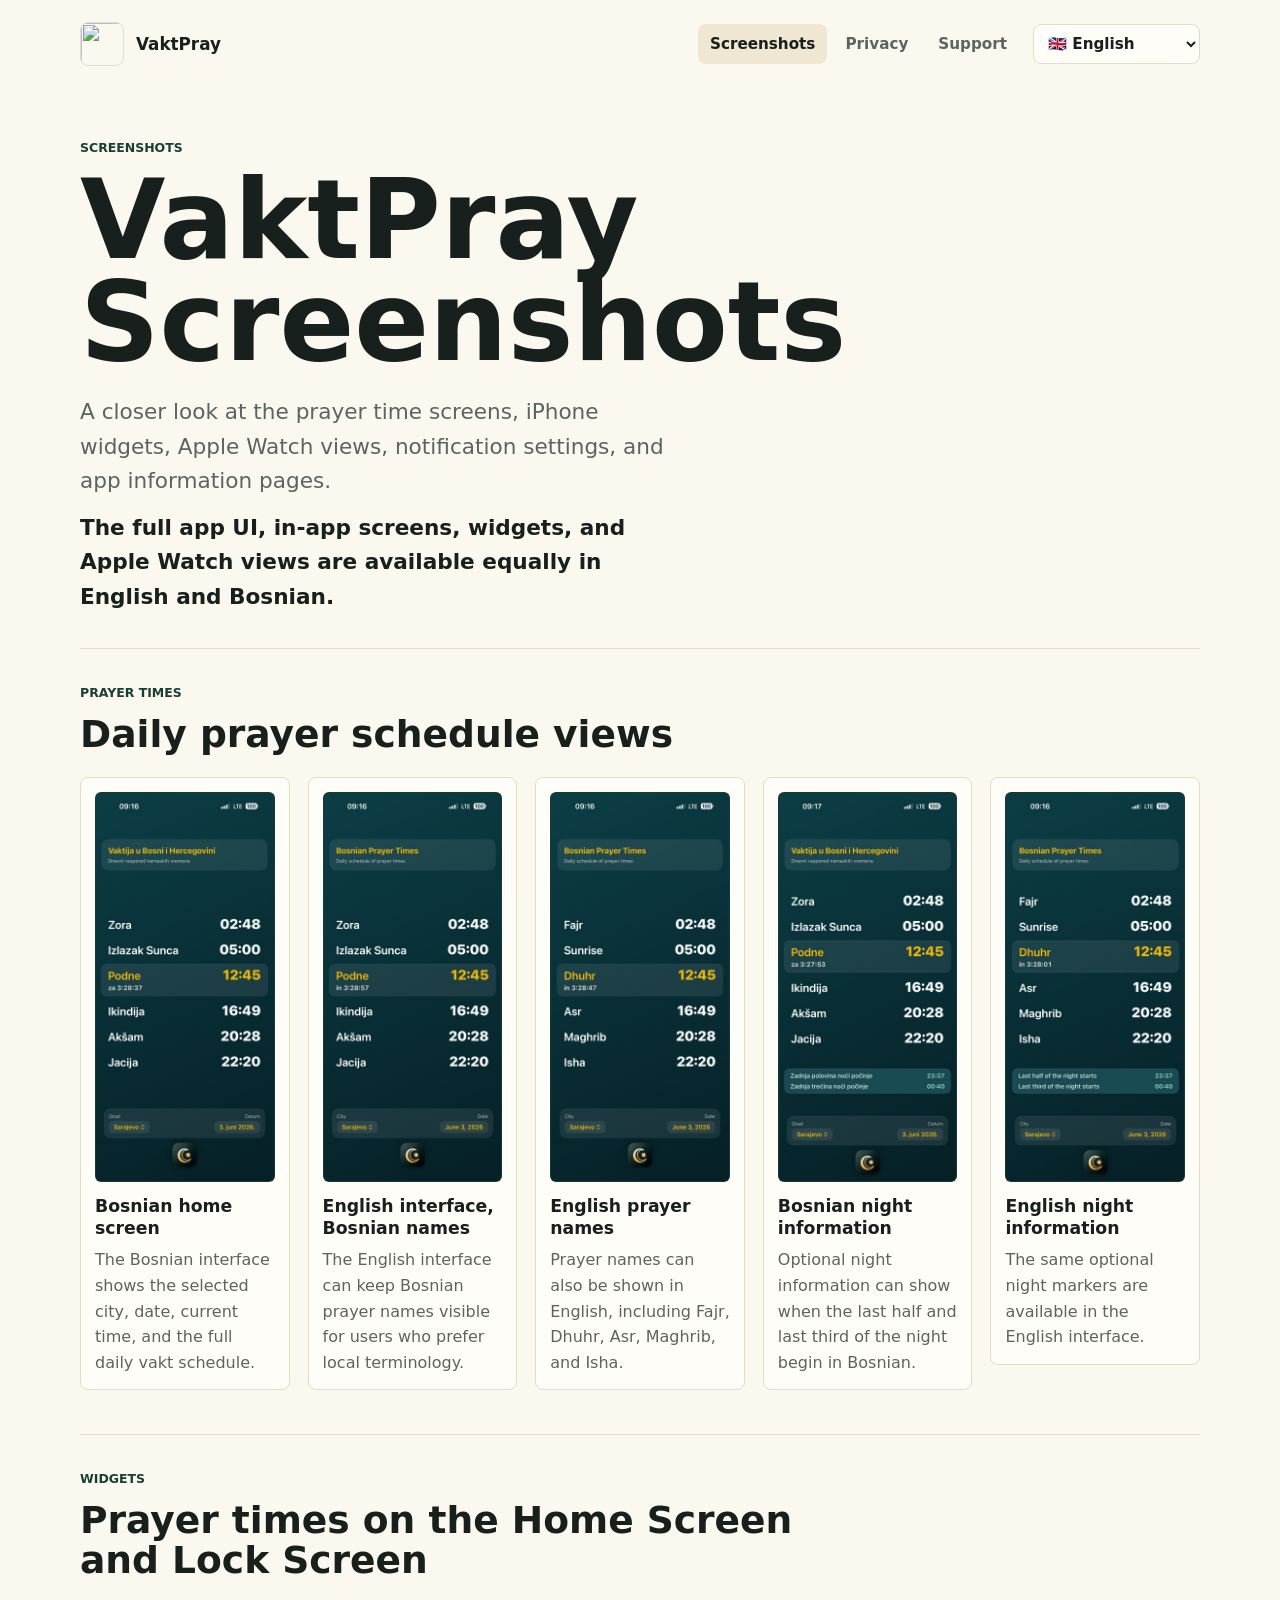
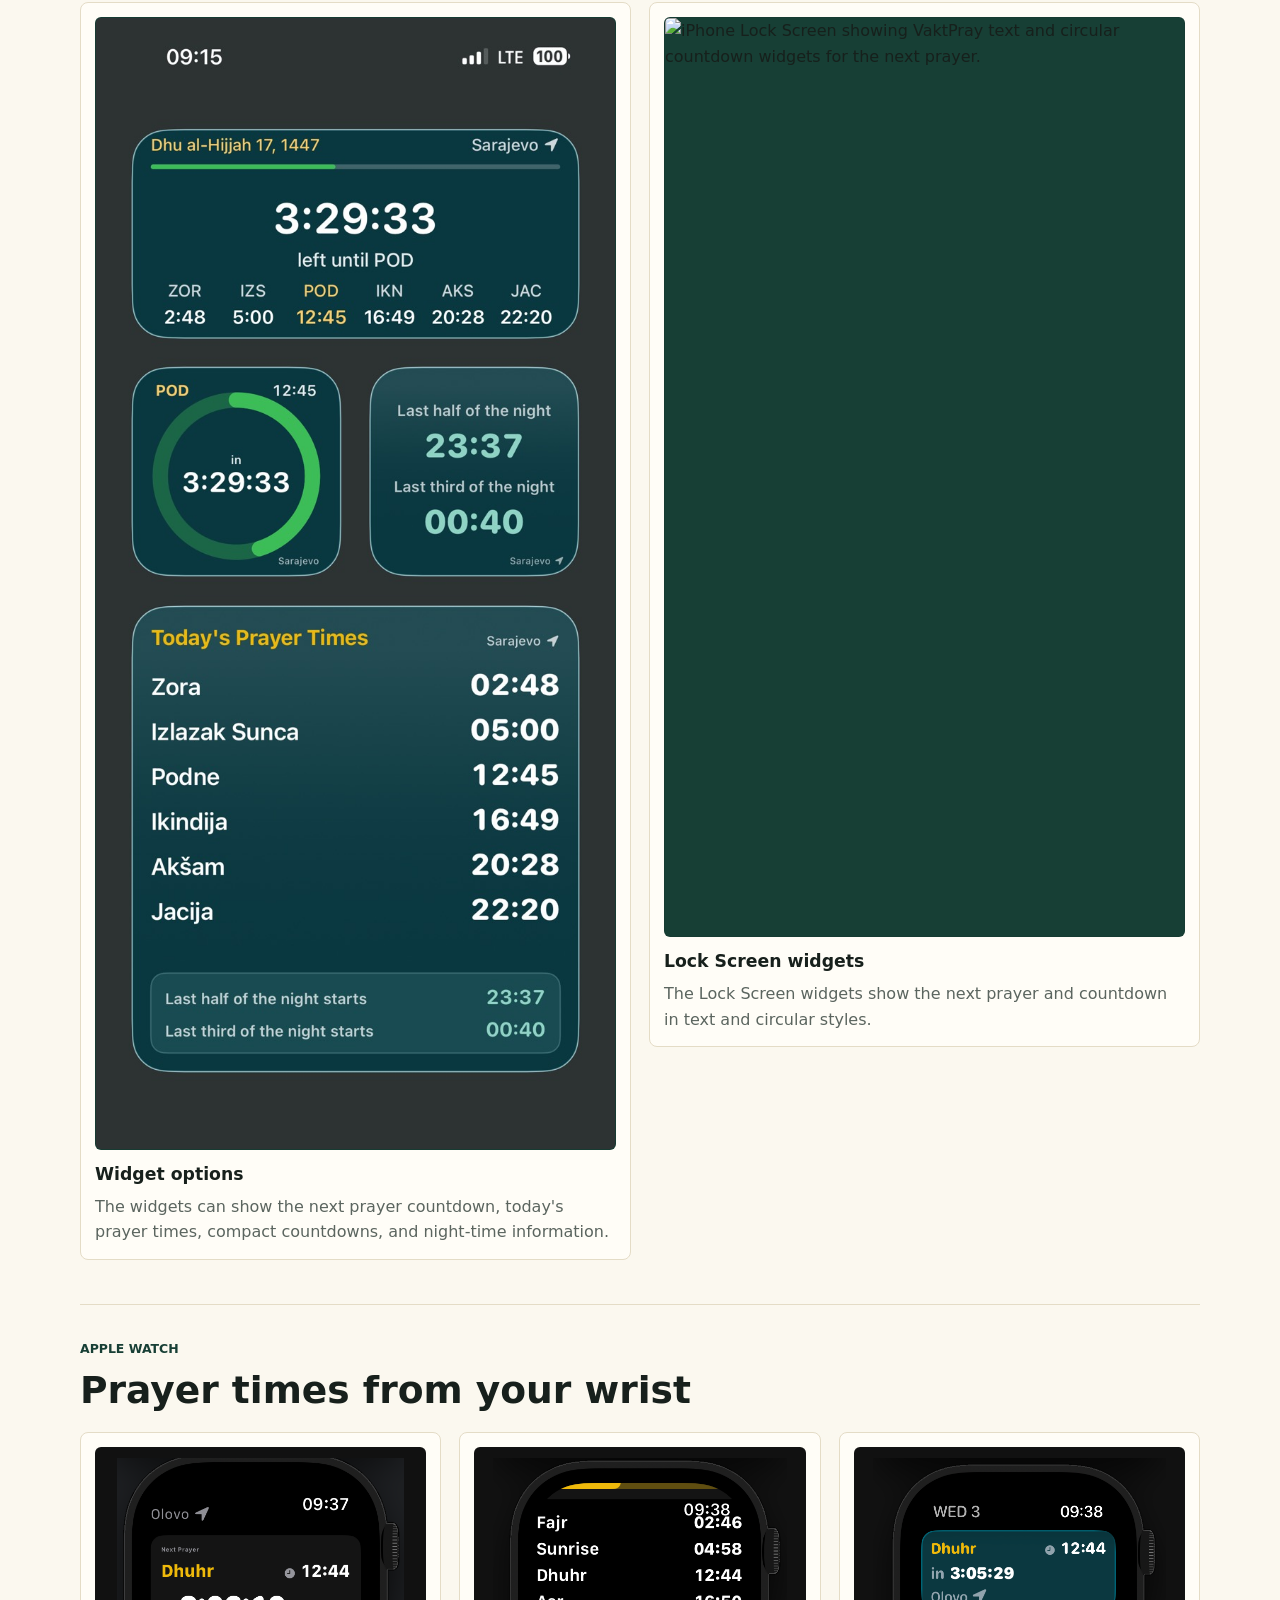
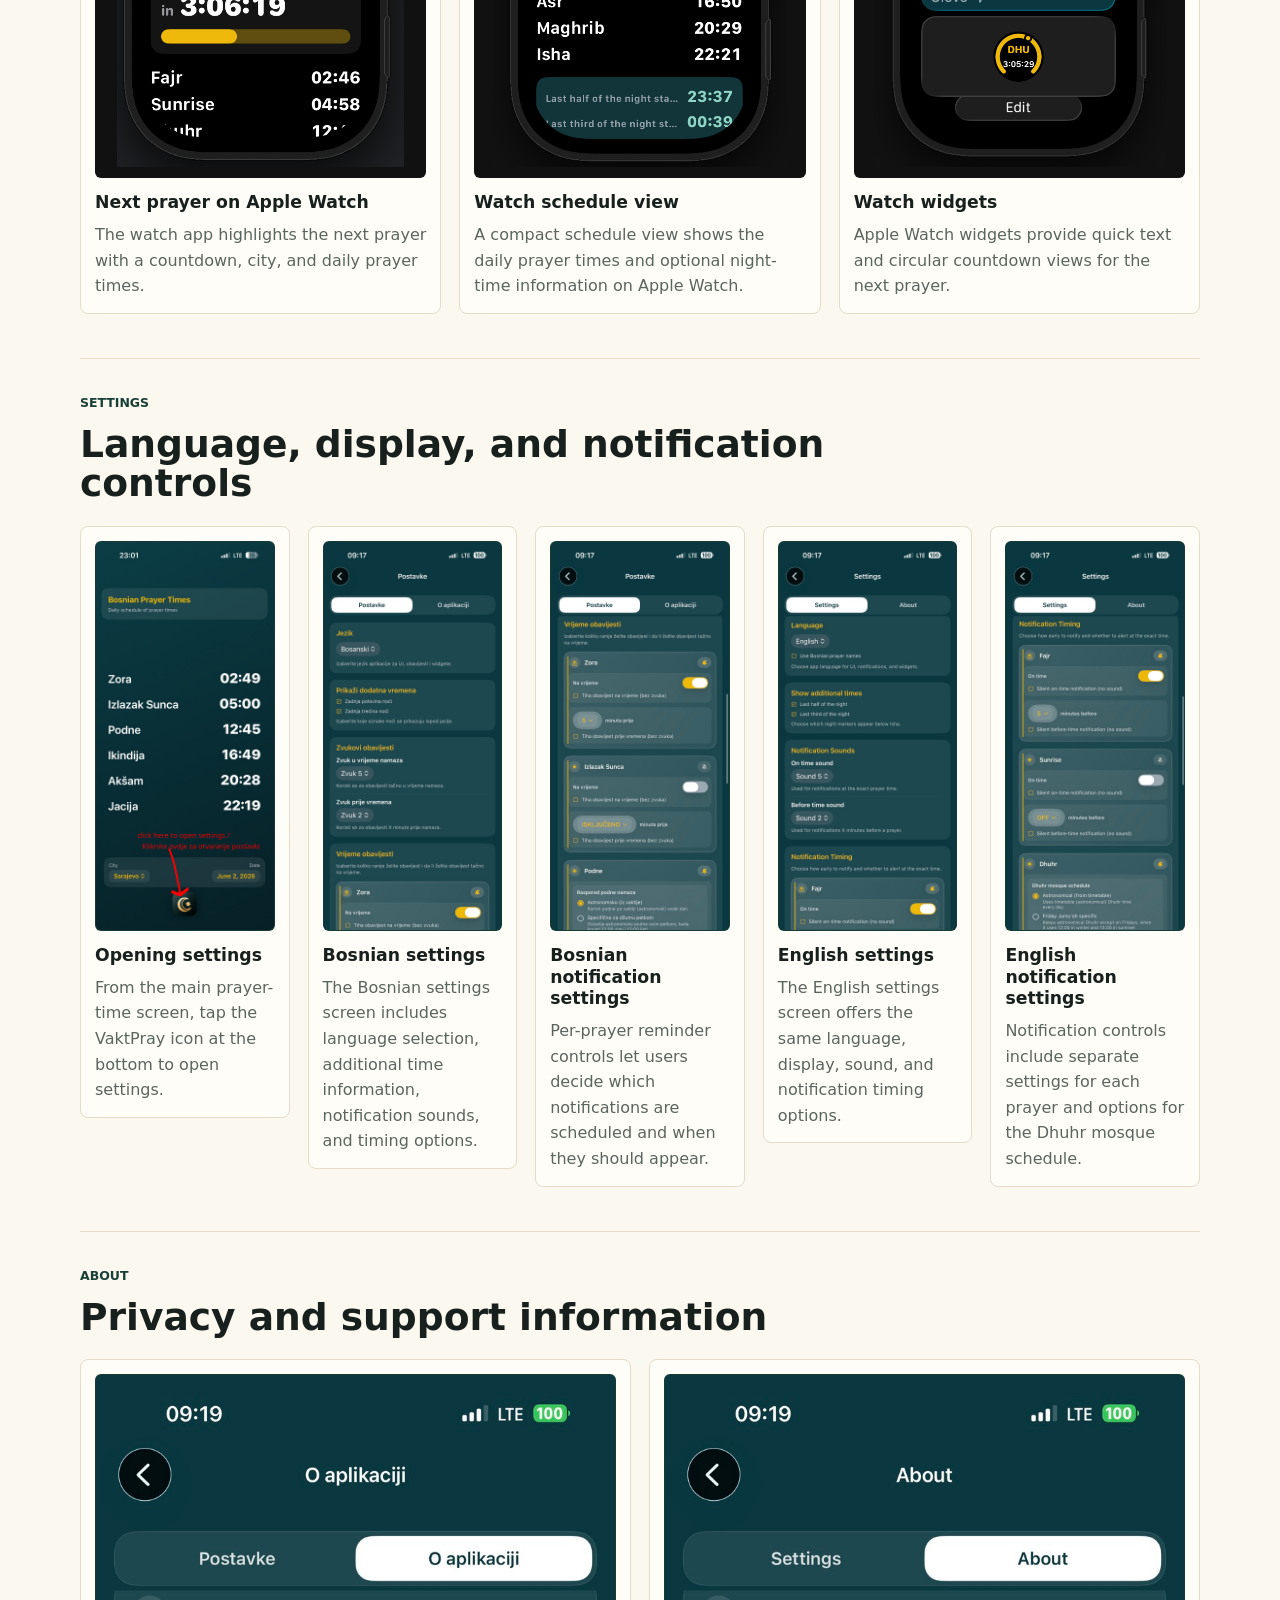
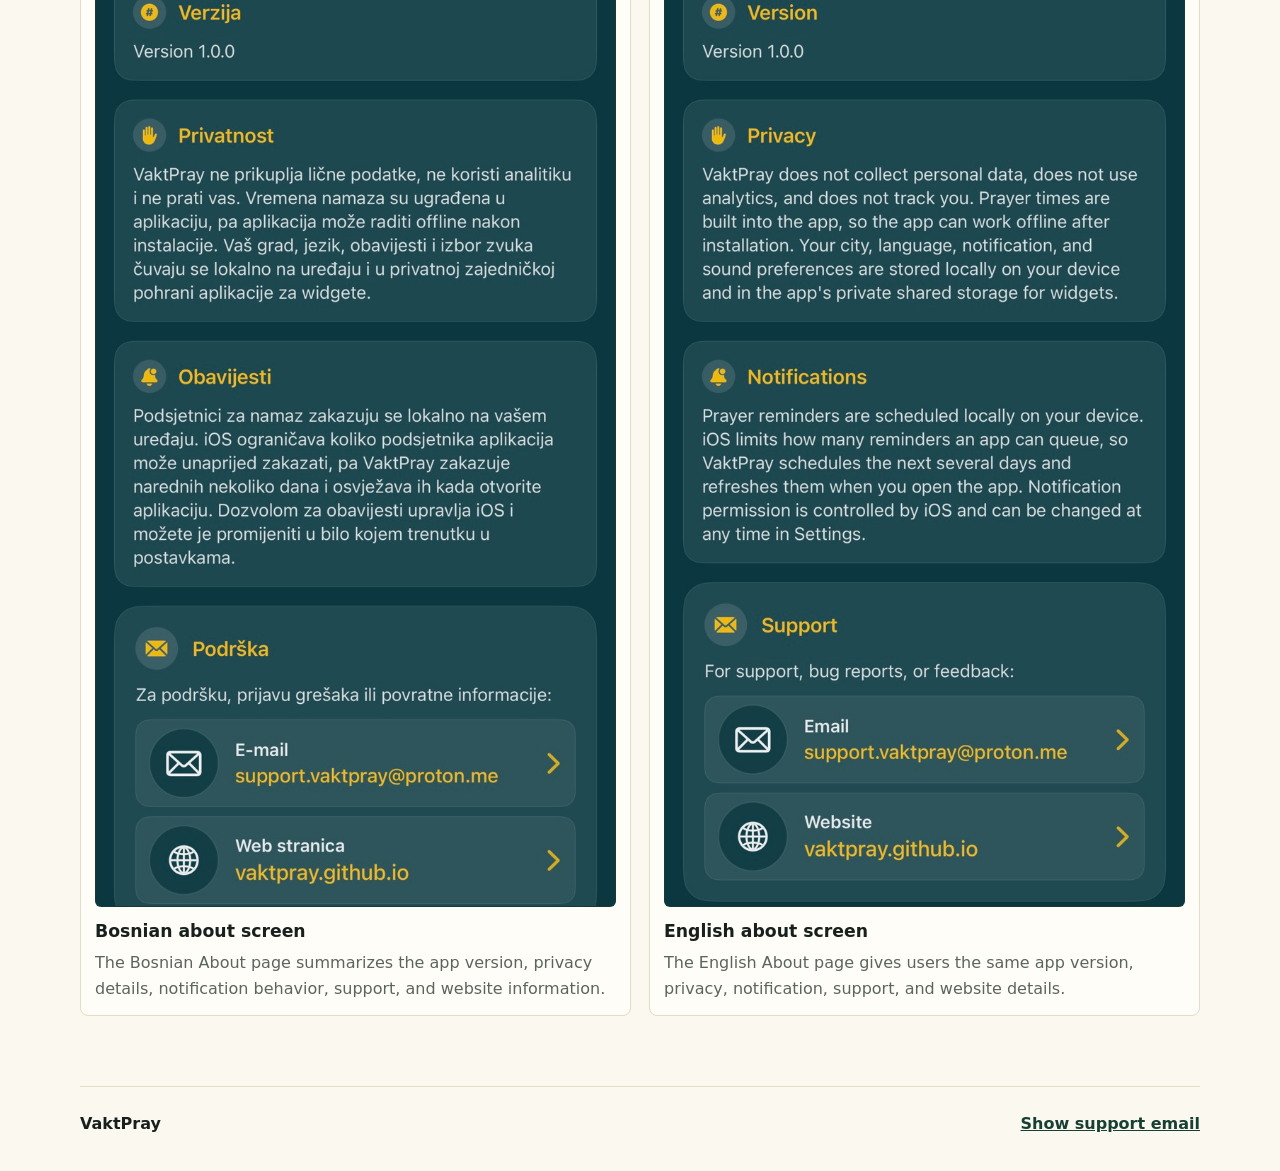
==== commit 504e93a0: "Highlight bilingual app support" ====
--- a/screenshots.html
+++ b/screenshots.html
@@ -38,7 +38,10 @@
     <section class="screenshots-hero">
       <p class="eyebrow" data-i18n="screenshots.eyebrow">Screenshots</p>
       <h1 data-i18n="screenshots.title">VaktPray Screenshots</h1>
-      <p class="lede" data-i18n="screenshots.lede">A closer look at the prayer time screens, iPhone widgets, Apple Watch views, notification settings, and app information pages.</p>
+      <p class="lede">
+        <span data-i18n="screenshots.lede">A closer look at the prayer time screens, iPhone widgets, Apple Watch views, notification settings, and app information pages.</span>
+        <strong class="lede-emphasis" data-i18n="screenshots.languageAvailability">The full app UI, in-app screens, widgets, and Apple Watch views are available equally in English and Bosnian.</strong>
+      </p>
     </section>
 
     <section class="screenshot-section" aria-labelledby="prayer-times-title">
--- a/assets/styles.css
+++ b/assets/styles.css
@@ -183,6 +183,13 @@
   font-size: clamp(1.08rem, 2vw, 1.35rem);
 }
 
+.lede-emphasis {
+  display: block;
+  margin-top: 12px;
+  color: var(--ink);
+  font-weight: 900;
+}
+
 .screenshots-cta {
   padding: 0 0 34px;
 }
